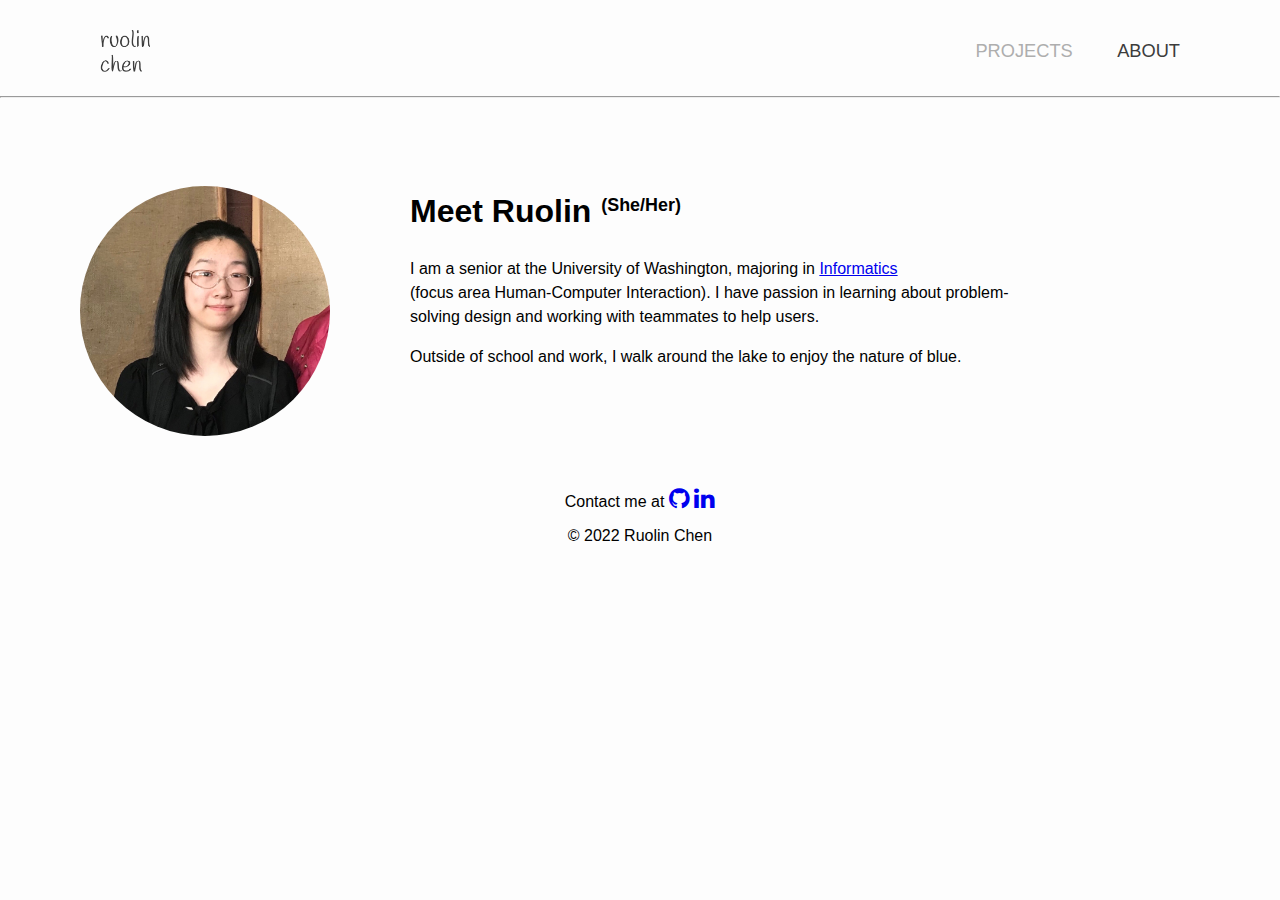
==== about.html @ bcf1bde0 "initial version" ====
<!DOCTYPE html>
<html lang="en">
<head>
    <meta charset="utf-8">
    <meta name="author" content="Ruolin Chen">
    <meta name="description" content="Portfolio">
    <link href="https://fonts.googleapis.com/icon?family=Material+Icons" rel="stylesheet">
    <title>Ruolin Chen</title>
    <link rel="icon" type="image/x-icon" href="img/rc.png">
    <link href="style.css" rel="stylesheet">
    <link href="https://maxcdn.bootstrapcdn.com/font-awesome/4.7.0/css/font-awesome.min.css" rel="stylesheet">
</head>

<body>
    <nav class="topnav">
        <a href="index.html" class="non-active">Projects</a>
        <a href="about.html" class="active">About</a>
        <div class="dot"></div>
    </nav>
    <img class="logo" src="img/name.png" alt="my name" width="50px">
    <hr>

    <div class="intro">
        <section>
            <img class="ruo" src="img/ruolin.jpg" alt="my profile photo">
        </section>
        
        <section>
            <h1 class="name">Meet Ruolin<small>&nbsp (She/Her)</small></h1>
            <p>​I am a senior at the University of Washington, majoring in&nbsp<a href="https://ischool.uw.edu/programs/informatics"> Informatics </a> (focus area Human-Computer Interaction). I have passion in learning about problem-solving design and working with teammates to help users. </p>
            <p>Outside of school and work, I walk around the lake to enjoy the nature of blue.</p>
            <p></p>
        </section>
    </div>
</body>

<footer>
    <p>
        Contact me at 
        <a href="https://github.com/ruolin8"><i class="fa fa-github" aria-label="github" style="font-size:24px"></i></a>
        <a href="https://www.linkedin.com/in/ruolin8/"><i class="fa fa-linkedin" aria-label="linkedin" style="font-size:24px"></i></a>
    </p>
    <p>&copy; 2022 Ruolin Chen</p>
</footer>
</html>
---- style.css ----
* {
    box-sizing: border-box;
}

body {
    margin: 0;
    font-family: "Verdana", Arial, sans-serif;
    background-color: #fdfdfd;
}

/* Home Page Bar */
.topnav {
    float: right;
    margin: 40px 80px 0 0;
}

.topnav a {
    text-decoration: none;
    font-size: 1.14em;
    text-transform: uppercase;
    font-weight: 500;
    width: 80px;
    margin-inline: 20px;
}

.non-active, hr {
    color: #aeaeae;
}

.active {
    color: #3c3c3c;
}

.topnav a:hover {
    color: #dfd16b;
}

.topnav .dot {
    margin-top: 5px;
    width: 6px;
    height: 6px;
    background: #dfd16b;
    border-radius: 50%;
    opacity: 0;
}

.topnav a:nth-child(1):hover ~ .dot {
    transform: translateX(65px);
    -webkit-transition: all 0.2s ease-in-out;
    transition: all 0.2s ease-in-out;
    opacity: 1;
}

.topnav a:nth-child(2):hover ~ .dot {
    transform: translateX(190px);
    -webkit-transition: all 0.2s ease-in-out;
    transition: all 0.2s ease-in-out;
    opacity: 1;
}

/* Home Page Intro */
header {
    text-align: center;
    padding-top: 100px;
}

h3 {
    background-color: #7fa88b;
    padding: 20px 0 20px 0;
    color: white;
    font-size: 1rem;
    width: 400px;
    margin-left: auto;
    margin-right: auto;
    border-radius: 8px;
}

/* Home Page Cards */
.container {
    padding-top: 50px;
    display: flex;
    flex-wrap: wrap;
    justify-content: center;
}

.card {
    flex: 0 0 250px;
    background-color: #dcdcdc;
    margin: 2rem;
    border-radius: 8px;
}

.home {
    height: 280px;
    width: 500px;
    border-radius: 8px 8px 0 0;
}

p {
    text-align: center;
}

/* About Page */
.logo {
    margin: 30px 0 12px 100px;
}

section:first-child {
    flex-basis: 240px;
}

section:last-child {
    flex-basis: 800px;
    margin-top: 60px;
}

.intro {
    display: flex;
    flex-wrap: wrap;
}

.ruo {
    width: 250px;
    border-radius: 50%;
    float: left;
    margin: 80px 0 0 80px;
}

.name, .intro p {
    display: flex;
    flex-wrap: wrap;
    text-align: left;
    padding-inline: 80px;
    line-height: 1.5;
}

small {
    font-size: 1.12rem;
    margin-top: 5px;
}

footer {
    margin: 50px 0 40px 0;
}
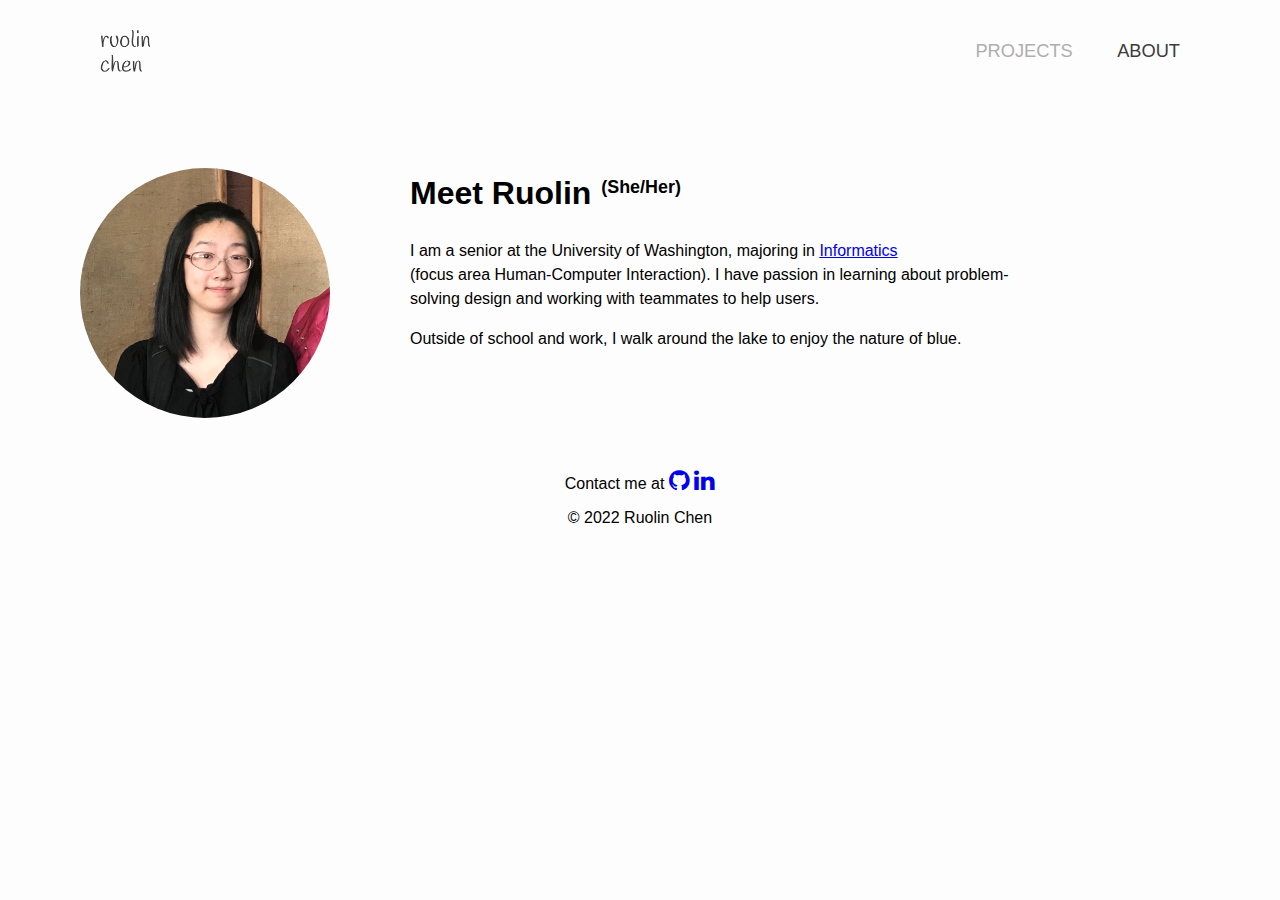
==== commit fd73425a: "version 1.2" ====
--- a/about.html
+++ b/about.html
@@ -18,7 +18,6 @@
         <div class="dot"></div>
     </nav>
     <img class="logo" src="img/name.png" alt="my name" width="50px">
-    <hr>
 
     <div class="intro">
         <section>
--- a/style.css
+++ b/style.css
@@ -23,7 +23,7 @@
     margin-inline: 20px;
 }
 
-.non-active, hr {
+.non-active {
     color: #aeaeae;
 }
 
@@ -85,15 +85,21 @@
 
 .card {
     flex: 0 0 250px;
-    background-color: #dcdcdc;
     margin: 2rem;
+}
+
+.eachcard {
+    height: 320px;
+    width: 500px;
     border-radius: 8px;
 }
 
-.home {
-    height: 280px;
-    width: 500px;
-    border-radius: 8px 8px 0 0;
+.eachcard:hover {
+    opacity: 0.7;
+    -webkit-transform: scale(1.05);
+    -ms-transform: scale(1.05);
+    transform: scale(1.05);
+    transition: 0.25s ease;
 }
 
 p {
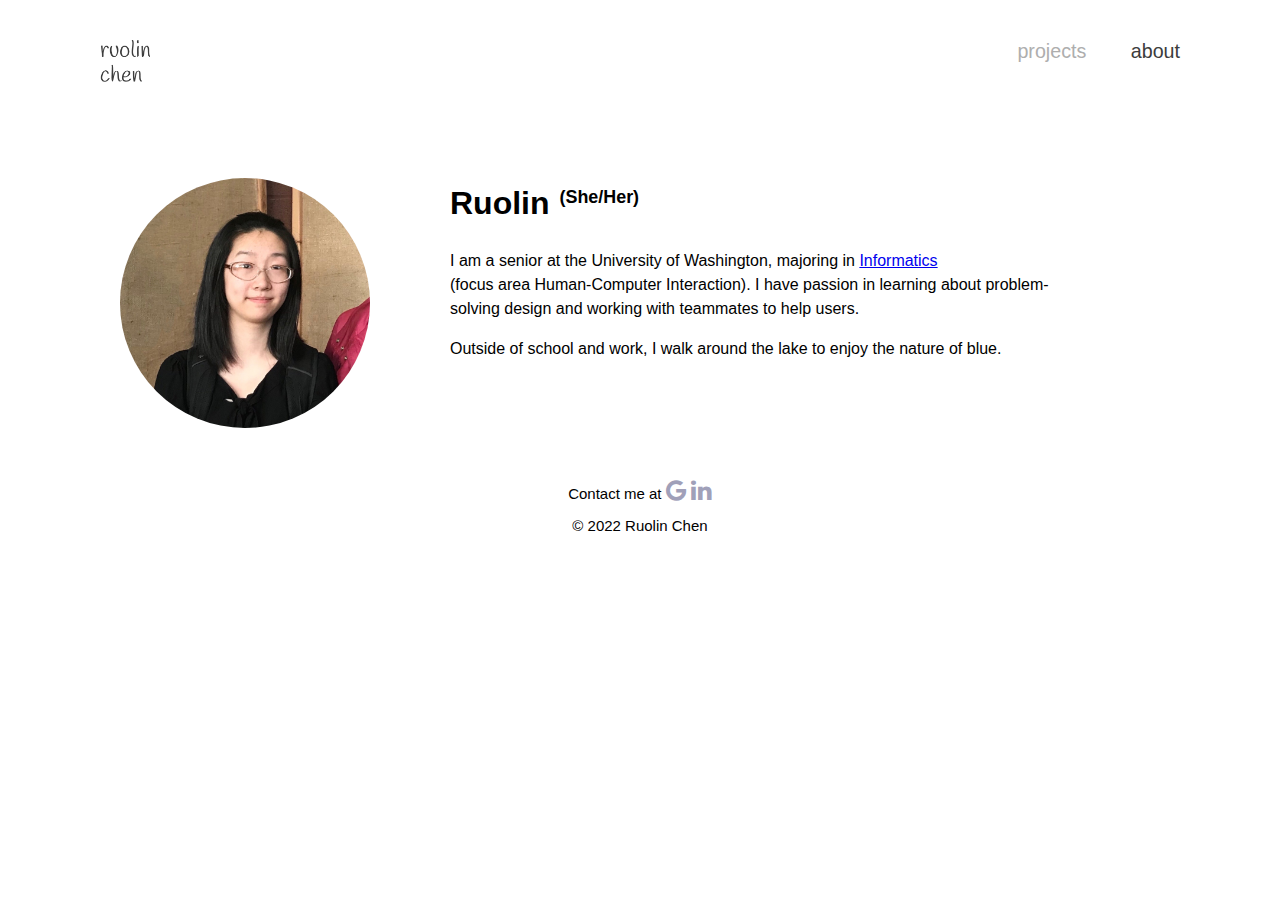
==== commit 5f4d9e5f: "nav bar" ====
--- a/about.html
+++ b/about.html
@@ -13,8 +13,8 @@
 
 <body>
     <nav class="topnav">
-        <a href="index.html" class="non-active">Projects</a>
-        <a href="about.html" class="active">About</a>
+        <a href="index.html" class="non-active">projects</a>
+        <a href="about.html" class="active">about</a>
         <div class="dot"></div>
     </nav>
     <img class="logo" src="img/name.png" alt="my name" width="50px">
@@ -25,7 +25,7 @@
         </section>
         
         <section>
-            <h1 class="name">Meet Ruolin<small>&nbsp (She/Her)</small></h1>
+            <h1 class="name">Ruolin<small>&nbsp (She/Her)</small></h1>
             <p>​I am a senior at the University of Washington, majoring in&nbsp<a href="https://ischool.uw.edu/programs/informatics"> Informatics </a> (focus area Human-Computer Interaction). I have passion in learning about problem-solving design and working with teammates to help users. </p>
             <p>Outside of school and work, I walk around the lake to enjoy the nature of blue.</p>
             <p></p>
@@ -36,7 +36,7 @@
 <footer>
     <p>
         Contact me at 
-        <a href="https://github.com/ruolin8"><i class="fa fa-github" aria-label="github" style="font-size:24px"></i></a>
+        <a href="mailto:ruolin8@gmail.com"><i class="fa fa-google" aria-label="github" style="font-size:24px"></i></a>
         <a href="https://www.linkedin.com/in/ruolin8/"><i class="fa fa-linkedin" aria-label="linkedin" style="font-size:24px"></i></a>
     </p>
     <p>&copy; 2022 Ruolin Chen</p>
--- a/style.css
+++ b/style.css
@@ -5,7 +5,7 @@
 body {
     margin: 0;
     font-family: "Verdana", Arial, sans-serif;
-    background-color: #fdfdfd;
+    background-color: white;
 }
 
 /* Home Page Bar */
@@ -16,8 +16,7 @@
 
 .topnav a {
     text-decoration: none;
-    font-size: 1.14em;
-    text-transform: uppercase;
+    font-size: 1.23em;
     font-weight: 500;
     width: 80px;
     margin-inline: 20px;
@@ -36,23 +35,23 @@
 }
 
 .topnav .dot {
-    margin-top: 5px;
-    width: 6px;
-    height: 6px;
+    margin-top: 6px;
+    width: 20px;
+    height: 4px;
     background: #dfd16b;
-    border-radius: 50%;
+    border-radius: 15%;
     opacity: 0;
 }
 
 .topnav a:nth-child(1):hover ~ .dot {
-    transform: translateX(65px);
+    transform: translateX(50px);
     -webkit-transition: all 0.2s ease-in-out;
     transition: all 0.2s ease-in-out;
     opacity: 1;
 }
 
 .topnav a:nth-child(2):hover ~ .dot {
-    transform: translateX(190px);
+    transform: translateX(165px);
     -webkit-transition: all 0.2s ease-in-out;
     transition: all 0.2s ease-in-out;
     opacity: 1;
@@ -61,26 +60,17 @@
 /* Home Page Intro */
 header {
     text-align: center;
-    padding-top: 100px;
-}
-
-h3 {
-    background-color: #7fa88b;
-    padding: 20px 0 20px 0;
-    color: white;
-    font-size: 1rem;
-    width: 400px;
-    margin-left: auto;
-    margin-right: auto;
-    border-radius: 8px;
+    margin: 180px 200px 180px 200px;
 }
 
 /* Home Page Cards */
 .container {
-    padding-top: 50px;
+    padding-top: 120px;
+    padding-bottom: 30px;
     display: flex;
     flex-wrap: wrap;
     justify-content: center;
+    background-color: #f7fbfd;
 }
 
 .card {
@@ -89,13 +79,13 @@
 }
 
 .eachcard {
-    height: 320px;
+    height: 375px;
     width: 500px;
-    border-radius: 8px;
+    border-radius: 10px;
 }
 
 .eachcard:hover {
-    opacity: 0.7;
+    opacity: 0.6;
     -webkit-transform: scale(1.05);
     -ms-transform: scale(1.05);
     transform: scale(1.05);
@@ -108,7 +98,7 @@
 
 /* About Page */
 .logo {
-    margin: 30px 0 12px 100px;
+    margin: 40px 0 12px 100px;
 }
 
 section:first-child {
@@ -129,7 +119,7 @@
     width: 250px;
     border-radius: 50%;
     float: left;
-    margin: 80px 0 0 80px;
+    margin: 80px 0 0 120px;
 }
 
 .name, .intro p {
@@ -147,4 +137,9 @@
 
 footer {
     margin: 50px 0 40px 0;
+    font-size: 15px;
+}
+
+.fa {
+    color: rgb(160, 160, 185);
 }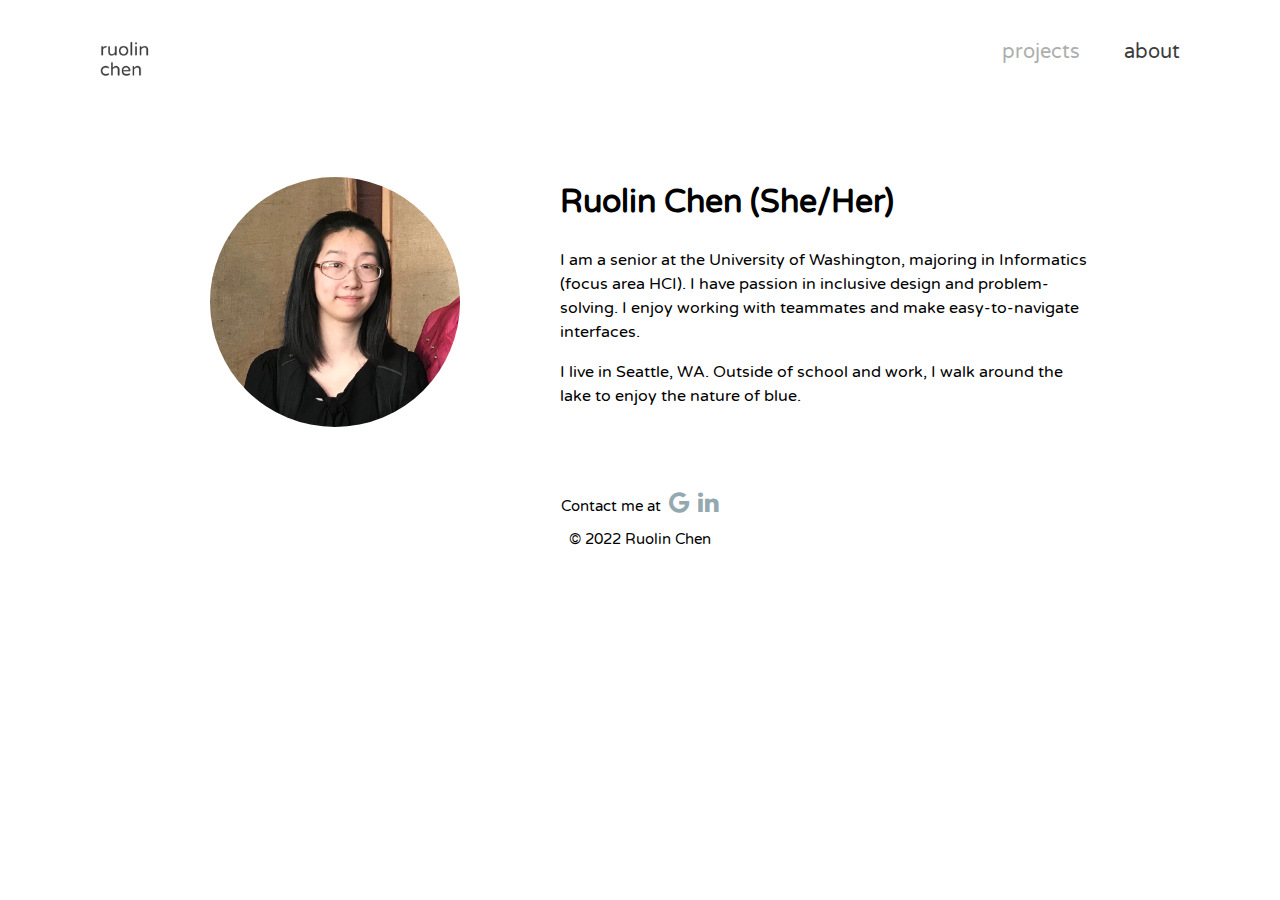
==== commit aed65626: "home page add cover" ====
--- a/about.html
+++ b/about.html
@@ -4,7 +4,7 @@
     <meta charset="utf-8">
     <meta name="author" content="Ruolin Chen">
     <meta name="description" content="Portfolio">
-    <link href="https://fonts.googleapis.com/icon?family=Material+Icons" rel="stylesheet">
+    <link href='https://fonts.googleapis.com/css?family=Varela Round' rel='stylesheet'>
     <title>Ruolin Chen</title>
     <link rel="icon" type="image/x-icon" href="img/rc.png">
     <link href="style.css" rel="stylesheet">
@@ -25,9 +25,9 @@
         </section>
         
         <section>
-            <h1 class="name">Ruolin<small>&nbsp (She/Her)</small></h1>
-            <p>​I am a senior at the University of Washington, majoring in&nbsp<a href="https://ischool.uw.edu/programs/informatics"> Informatics </a> (focus area Human-Computer Interaction). I have passion in learning about problem-solving design and working with teammates to help users. </p>
-            <p>Outside of school and work, I walk around the lake to enjoy the nature of blue.</p>
+            <h1 class="name">Ruolin Chen (She/Her)</h1>
+            <p>​I am a senior at the University of Washington, majoring in Informatics (focus area HCI). I have passion in inclusive design and problem-solving. I enjoy working with teammates and make easy-to-navigate interfaces.</p>
+            <p>I live in Seattle, WA. Outside of school and work, I walk around the lake to enjoy the nature of blue.</p>
             <p></p>
         </section>
     </div>
--- a/style.css
+++ b/style.css
@@ -1,145 +1,185 @@
 * {
-    box-sizing: border-box;
+  box-sizing: border-box;
 }
 
 body {
-    margin: 0;
-    font-family: "Verdana", Arial, sans-serif;
-    background-color: white;
+  margin: 0;
+  font-family: 'Varela Round';
+  background-color: white;
 }
 
 /* Home Page Bar */
 .topnav {
-    float: right;
-    margin: 40px 80px 0 0;
+  float: right;
+  margin: 40px 80px 0 0;
 }
 
 .topnav a {
-    text-decoration: none;
-    font-size: 1.23em;
-    font-weight: 500;
-    width: 80px;
-    margin-inline: 20px;
+  text-decoration: none;
+  font-size: 1.25em;
+  font-weight: 500;
+  width: 80px;
+  margin-inline: 20px;
 }
 
 .non-active {
-    color: #aeaeae;
+  color: #aeaeae;
 }
 
 .active {
-    color: #3c3c3c;
+  color: #3c3c3c;
 }
 
 .topnav a:hover {
-    color: #dfd16b;
+  color: #3c3c3c;
 }
 
 .topnav .dot {
-    margin-top: 6px;
-    width: 20px;
-    height: 4px;
-    background: #dfd16b;
-    border-radius: 15%;
-    opacity: 0;
+  margin-top: 6px;
+  width: 40px;
+  height: 3px;
+  background: #94A8B0;
+  opacity: 0;
 }
 
 .topnav a:nth-child(1):hover ~ .dot {
-    transform: translateX(50px);
-    -webkit-transition: all 0.2s ease-in-out;
-    transition: all 0.2s ease-in-out;
-    opacity: 1;
+  transform: translateX(40px);
+  -webkit-transition: all 0.2s ease-in-out;
+  transition: all 0.2s ease-in-out;
+  opacity: 1;
 }
 
 .topnav a:nth-child(2):hover ~ .dot {
-    transform: translateX(165px);
-    -webkit-transition: all 0.2s ease-in-out;
-    transition: all 0.2s ease-in-out;
-    opacity: 1;
+  transform: translateX(150px);
+  -webkit-transition: all 0.2s ease-in-out;
+  transition: all 0.2s ease-in-out;
+  opacity: 1;
 }
 
 /* Home Page Intro */
-header {
-    text-align: center;
-    margin: 180px 200px 180px 200px;
+.home-header {
+  text-align: center;
+  font-size: 20px;
+  margin: 180px 250px 180px 250px;
 }
 
 /* Home Page Cards */
 .container {
-    padding-top: 120px;
-    padding-bottom: 30px;
-    display: flex;
-    flex-wrap: wrap;
-    justify-content: center;
-    background-color: #f7fbfd;
+  padding-top: 120px;
+  padding-bottom: 30px;
+  display: flex;
+  flex-wrap: wrap;
+  justify-content: center;
+  /* background-color: #f7fbfd; */
 }
 
 .card {
-    flex: 0 0 250px;
-    margin: 2rem;
+  flex: 0 0 250px;
+  margin: 2rem;
 }
 
 .eachcard {
-    height: 375px;
-    width: 500px;
-    border-radius: 10px;
+  height: 375px;
+  width: 500px;
 }
 
 .eachcard:hover {
-    opacity: 0.6;
-    -webkit-transform: scale(1.05);
-    -ms-transform: scale(1.05);
-    transform: scale(1.05);
-    transition: 0.25s ease;
+  opacity: 0.6;
+  -webkit-transform: scale(1.05);
+  -ms-transform: scale(1.05);
+  transform: scale(1.05);
+  transition: 0.25s ease;
+}
+
+.card h2 {
+  font-size: 22px;
+  margin-bottom: 0px;
 }
 
 p {
-    text-align: center;
+  text-align: center;
 }
 
 /* About Page */
 .logo {
-    margin: 40px 0 12px 100px;
-}
-
-section:first-child {
-    flex-basis: 240px;
-}
-
-section:last-child {
-    flex-basis: 800px;
-    margin-top: 60px;
+  margin: 40px 0 12px 100px;
 }
 
 .intro {
-    display: flex;
-    flex-wrap: wrap;
+  display: flex;
+  flex-wrap: wrap;
+  justify-content: center;
+}
+
+.intro section:last-child {
+  flex-basis: 730px;
+  margin-top: 60px;
 }
 
 .ruo {
-    width: 250px;
-    border-radius: 50%;
-    float: left;
-    margin: 80px 0 0 120px;
+  width: 250px;
+  border-radius: 50%;
+  float: left;
+  margin: 80px 0 0 120px;
 }
 
 .name, .intro p {
-    display: flex;
-    flex-wrap: wrap;
-    text-align: left;
-    padding-inline: 80px;
-    line-height: 1.5;
+  display: flex;
+  flex-wrap: wrap;
+  text-align: left;
+  padding-inline: 100px;
+  line-height: 1.5;
 }
 
 small {
-    font-size: 1.12rem;
-    margin-top: 5px;
+  font-size: 1.12rem;
+  margin-top: 5px;
 }
 
 footer {
-    margin: 50px 0 40px 0;
-    font-size: 15px;
+  margin: 50px 0 40px 0;
+  font-size: 15px;
 }
 
 .fa {
-    color: rgb(160, 160, 185);
+  color: #94a8b0;
+  margin-left: 4px;
+}
+
+/* Each Card Pages */
+.top-picture {
+  width: 50%;
+  display: block;
+  margin: 50px auto 0px auto;
+}
+
+.title {
+  text-align: center;
+}
+
+.project-top {
+  display: flex;
+  flex-wrap: wrap;
+  margin-left: 10%;
+}
+
+.project-top section {
+  margin-left: 50px;
+}
+
+.project-top p {
+  text-align: left;
+}
+
+.project-text {
+  margin: 70px 0 0 70px;
+}
+
+.tag {
+  font-size: 14px;
+  font-weight: 500;
+  color:rgb(73, 73, 73);
+  border: 1px solid #94a8b0;
+  display: inline-block;
+  padding: 0.5rem;
 }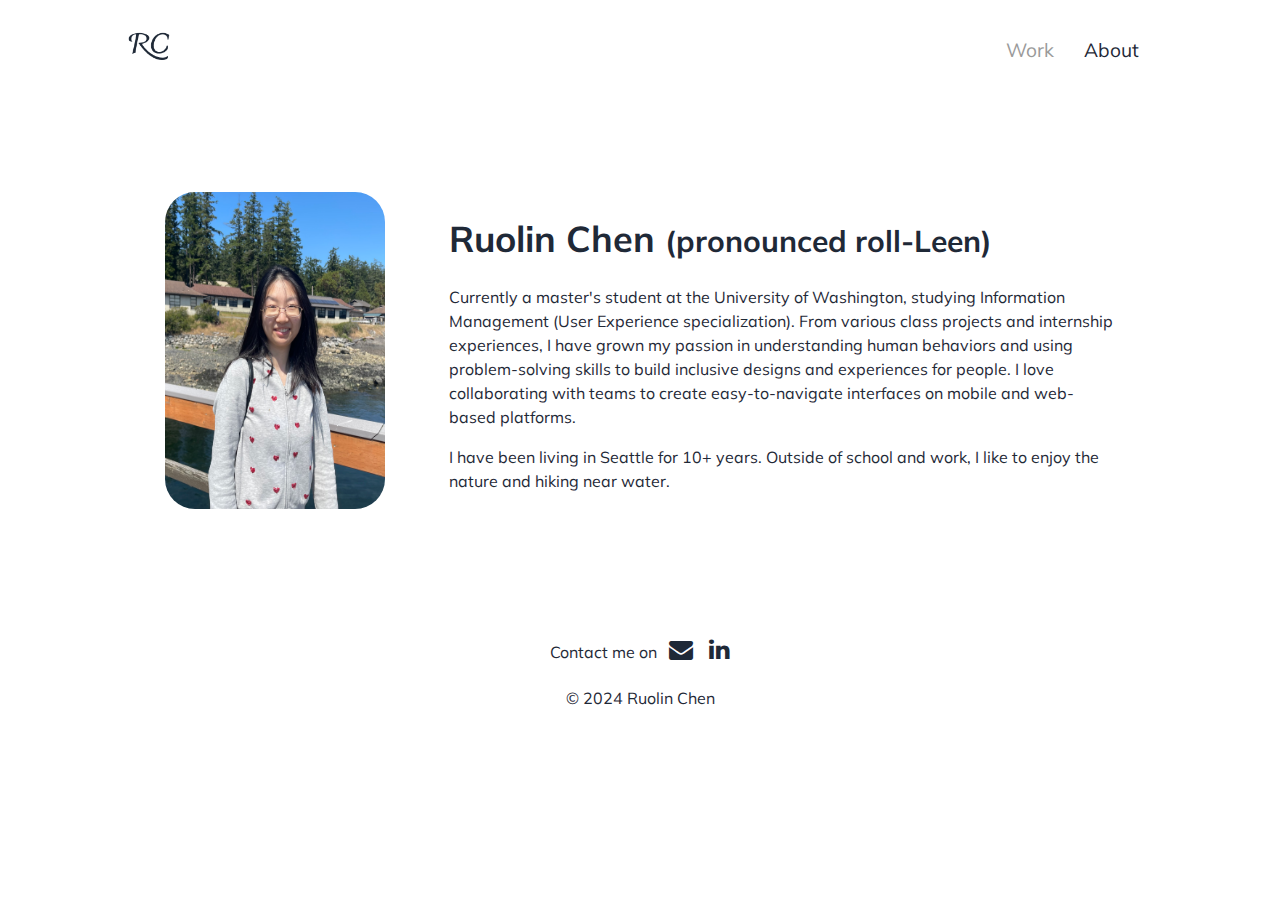
==== commit ce430e15: "2024.10 update" ====
--- a/about.html
+++ b/about.html
@@ -1,44 +1,30 @@
 <!DOCTYPE html>
-<html lang="en">
+<html>
 <head>
-    <meta charset="utf-8">
+    <title>Ruolin Chen</title>
+    <meta charset="utf-8" />
     <meta name="author" content="Ruolin Chen">
-    <meta name="description" content="Portfolio">
-    <link href='https://fonts.googleapis.com/css?family=Varela Round' rel='stylesheet'>
-    <title>Ruolin Chen</title>
-    <link rel="icon" type="image/x-icon" href="img/rc.png">
-    <link href="style.css" rel="stylesheet">
-    <link href="https://maxcdn.bootstrapcdn.com/font-awesome/4.7.0/css/font-awesome.min.css" rel="stylesheet">
+	<meta name="description" content="Portfolio">
+    <link rel="stylesheet" href="style.css" />
+    <link rel="icon" href="img/logo.png" />
+	<link href='https://fonts.googleapis.com/css?family=Mulish' rel='stylesheet'>
+	<link href="https://maxcdn.bootstrapcdn.com/font-awesome/4.7.0/css/font-awesome.min.css" rel="stylesheet">
+	<script defer src="script.js"></script>
 </head>
 
 <body>
-    <nav class="topnav">
-        <a href="index.html" class="non-active">projects</a>
-        <a href="about.html" class="active">about</a>
-        <div class="dot"></div>
-    </nav>
-    <img class="logo" src="img/name.png" alt="my name" width="50px">
+	<nav id="navbar"></nav>
 
-    <div class="intro">
-        <section>
-            <img class="ruo" src="img/ruolin.jpg" alt="my profile photo">
-        </section>
-        
-        <section>
-            <h1 class="name">Ruolin Chen (She/Her)</h1>
-            <p>​I am a senior at the University of Washington, majoring in Informatics (focus area HCI). I have passion in inclusive design and problem-solving. I enjoy working with teammates and make easy-to-navigate interfaces.</p>
-            <p>I live in Seattle, WA. Outside of school and work, I walk around the lake to enjoy the nature of blue.</p>
-            <p></p>
-        </section>
-    </div>
+	<!-- Introduction -->
+	<div class="about-intro">
+		<img src="img/ruo.jpg" alt="Avatar" class="photo">
+		<div class="introduction">
+			<h1>Ruolin Chen <small>(pronounced roll-Leen)</small></h1>
+			<p>Currently a master's student at the University of Washington, studying Information Management (User Experience specialization). From various class projects and internship experiences, I have grown my passion in understanding human behaviors and using problem-solving skills to build inclusive designs and experiences for people. I love collaborating with teams to create easy-to-navigate interfaces on mobile and web-based platforms.</p>
+			<p>I have been living in Seattle for 10+ years. Outside of school and work, I like to enjoy the nature and hiking near water.</p>
+		</div>
+	</div>
+
+	<footer id="footer"></footer>
 </body>
-
-<footer>
-    <p>
-        Contact me at 
-        <a href="mailto:ruolin8@gmail.com"><i class="fa fa-google" aria-label="github" style="font-size:24px"></i></a>
-        <a href="https://www.linkedin.com/in/ruolin8/"><i class="fa fa-linkedin" aria-label="linkedin" style="font-size:24px"></i></a>
-    </p>
-    <p>&copy; 2022 Ruolin Chen</p>
-</footer>
 </html>--- a/style.css
+++ b/style.css
@@ -1,185 +1,220 @@
-* {
-  box-sizing: border-box;
+/* General */
+html, body, div {
+  margin: 0;
+  padding: 0;
+  border: 0;
+  outline: 0;
+  font-size: 100%;
+  vertical-align: baseline;
 }
 
 body {
-  margin: 0;
-  font-family: 'Varela Round';
-  background-color: white;
-}
-
-/* Home Page Bar */
-.topnav {
-  float: right;
-  margin: 40px 80px 0 0;
-}
-
-.topnav a {
+  margin-left: auto;
+  margin-right: auto;
+  max-width: 1400px;
+}
+
+h1, h2, h3, h4, a, p, li {
+  font-family: "Mulish";
+  color: #1F2937;
+}
+
+h1 {
+  font-size: 36px;
+}
+
+h2 {
+  font-size: 24px;
+}
+
+h3 {
+  font-size: 18px;
+}
+
+/* Navigation Bar */
+.logo {
+  max-height: 42px;
+  margin: auto 0 auto 10%;
+}
+
+nav {
+  display: flex;
+  justify-content: space-between;
+  top: 0;
+  width: 100%;
+}
+
+nav ul {
+  font-size: 1.2rem;
+  margin: 8px 10% auto 0;
+  padding: 30px 0 30px 0;
+}
+
+nav li {
+  display: inline;
+  padding: 1vw;
+}
+
+nav a {
   text-decoration: none;
-  font-size: 1.25em;
-  font-weight: 500;
-  width: 80px;
-  margin-inline: 20px;
-}
-
-.non-active {
-  color: #aeaeae;
-}
-
-.active {
-  color: #3c3c3c;
-}
-
-.topnav a:hover {
-  color: #3c3c3c;
-}
-
-.topnav .dot {
-  margin-top: 6px;
-  width: 40px;
-  height: 3px;
-  background: #94A8B0;
-  opacity: 0;
-}
-
-.topnav a:nth-child(1):hover ~ .dot {
-  transform: translateX(40px);
-  -webkit-transition: all 0.2s ease-in-out;
-  transition: all 0.2s ease-in-out;
-  opacity: 1;
-}
-
-.topnav a:nth-child(2):hover ~ .dot {
-  transform: translateX(150px);
-  -webkit-transition: all 0.2s ease-in-out;
-  transition: all 0.2s ease-in-out;
-  opacity: 1;
-}
-
-/* Home Page Intro */
-.home-header {
-  text-align: center;
+}
+
+nav ul li a {
+  color: #9a9a9a;
+}
+
+nav li.active a {
+  color: #1F2937;
+}
+
+/* Home Introduction */
+.intro {
+  margin: 8% 24% 15% 24%;
+  text-align: center;
+}
+
+.intro h2 {
   font-size: 20px;
-  margin: 180px 250px 180px 250px;
-}
-
-/* Home Page Cards */
-.container {
-  padding-top: 120px;
-  padding-bottom: 30px;
+  line-height: 1.6;
+}
+
+/* Home Portfolio */
+.each-project {
   display: flex;
   flex-wrap: wrap;
   justify-content: center;
-  /* background-color: #f7fbfd; */
-}
-
-.card {
-  flex: 0 0 250px;
-  margin: 2rem;
-}
-
-.eachcard {
-  height: 375px;
-  width: 500px;
-}
-
-.eachcard:hover {
-  opacity: 0.6;
-  -webkit-transform: scale(1.05);
-  -ms-transform: scale(1.05);
-  transform: scale(1.05);
-  transition: 0.25s ease;
-}
-
-.card h2 {
-  font-size: 22px;
-  margin-bottom: 0px;
-}
-
-p {
-  text-align: center;
-}
-
-/* About Page */
-.logo {
-  margin: 40px 0 12px 100px;
-}
-
-.intro {
+}
+
+.each-project img {
+  width: 35%;
+  margin-bottom: 5%;
+}
+
+.each-project .text {
+  margin: 1% 0 0 5%;
+  max-width: 400px;
+}
+
+.each-project a {
+  display: inline-block;
+  background-color: #1F2937;
+  color: white;
+  padding: 10px 20px;
+  text-decoration: none;
+  border-radius: 5px;
+  margin-top: 18%;
+}
+
+.each-project a:hover {
+  background-color: gray;
+}
+
+/* About Me Page */
+.about-intro {
+  display: flex;
+  justify-content: center;
+  margin-top: 100px;
+}
+
+.photo {
+  float: left;
+  width: 220px;
+  border-radius: 30px;
+  margin-left: 8%;
+}
+
+.introduction {
+  text-align: left;
+  margin: 0 8% 0 5%;
+  max-width: 52%;
+}
+
+.introduction p {
+  line-height: 1.5;
+}
+
+/* Each Project Page */
+.project-top {
+  text-align: center;
+  margin: 10% 20% 12% 20%;
+  line-height: 1.75em;
+}
+
+.project-top h1 {
+  font-size: 40px;
+  color: #4e4e4e;
+  margin-bottom: 6%;
+}
+
+.project-top p {
+  font-size: 19px;
+}
+
+.top-picture {
+  width: 100%;
+  display: block;
+  margin: 0 auto 0 auto;
+}
+
+.project-team {
   display: flex;
   flex-wrap: wrap;
-  justify-content: center;
-}
-
-.intro section:last-child {
-  flex-basis: 730px;
-  margin-top: 60px;
-}
-
-.ruo {
-  width: 250px;
-  border-radius: 50%;
-  float: left;
-  margin: 80px 0 0 120px;
-}
-
-.name, .intro p {
-  display: flex;
-  flex-wrap: wrap;
+  margin: 5% 0 5% 14%;
+}
+
+.project-team section:last-child {
+  margin-left: 4%;
+}
+
+.project-team p {
   text-align: left;
-  padding-inline: 100px;
-  line-height: 1.5;
-}
-
-small {
-  font-size: 1.12rem;
-  margin-top: 5px;
-}
-
-footer {
-  margin: 50px 0 40px 0;
-  font-size: 15px;
-}
-
-.fa {
-  color: #94a8b0;
-  margin-left: 4px;
-}
-
-/* Each Card Pages */
-.top-picture {
-  width: 50%;
+}
+
+.project-text {
+  margin: 6% 14% 10% 14%;
+  line-height: 1.7;
+}
+
+.project-text h1 {
+  text-align: center;
+  text-decoration: underline;
+}
+
+.project-text a {
+  color: #3366CC;
+}
+
+.project-text img {
   display: block;
-  margin: 50px auto 0px auto;
-}
-
-.title {
-  text-align: center;
-}
-
-.project-top {
-  display: flex;
-  flex-wrap: wrap;
-  margin-left: 10%;
-}
-
-.project-top section {
-  margin-left: 50px;
-}
-
-.project-top p {
-  text-align: left;
-}
-
-.project-text {
-  margin: 70px 0 0 70px;
-}
-
-.tag {
-  font-size: 14px;
-  font-weight: 500;
-  color:rgb(73, 73, 73);
-  border: 1px solid #94a8b0;
-  display: inline-block;
-  padding: 0.5rem;
+  margin-left: auto;
+  margin-right: auto;
+  width: 100%;
+}
+
+/* Footer */
+footer .container {
+  text-align: center;
+  margin: 10% 0 3% 0;
+}
+
+footer p {
+  margin-bottom: 2%;
+}
+
+@media (min-width: 768px) and (max-width: 992px) {
+  h1 {
+    font-size: 22px;
+  }
+  
+  h2 {
+    font-size: 20px;
+  }
+  
+  h3 {
+    font-size: 18px;
+  }
+
+  p {
+    font-size: 16px;
+  }
 }